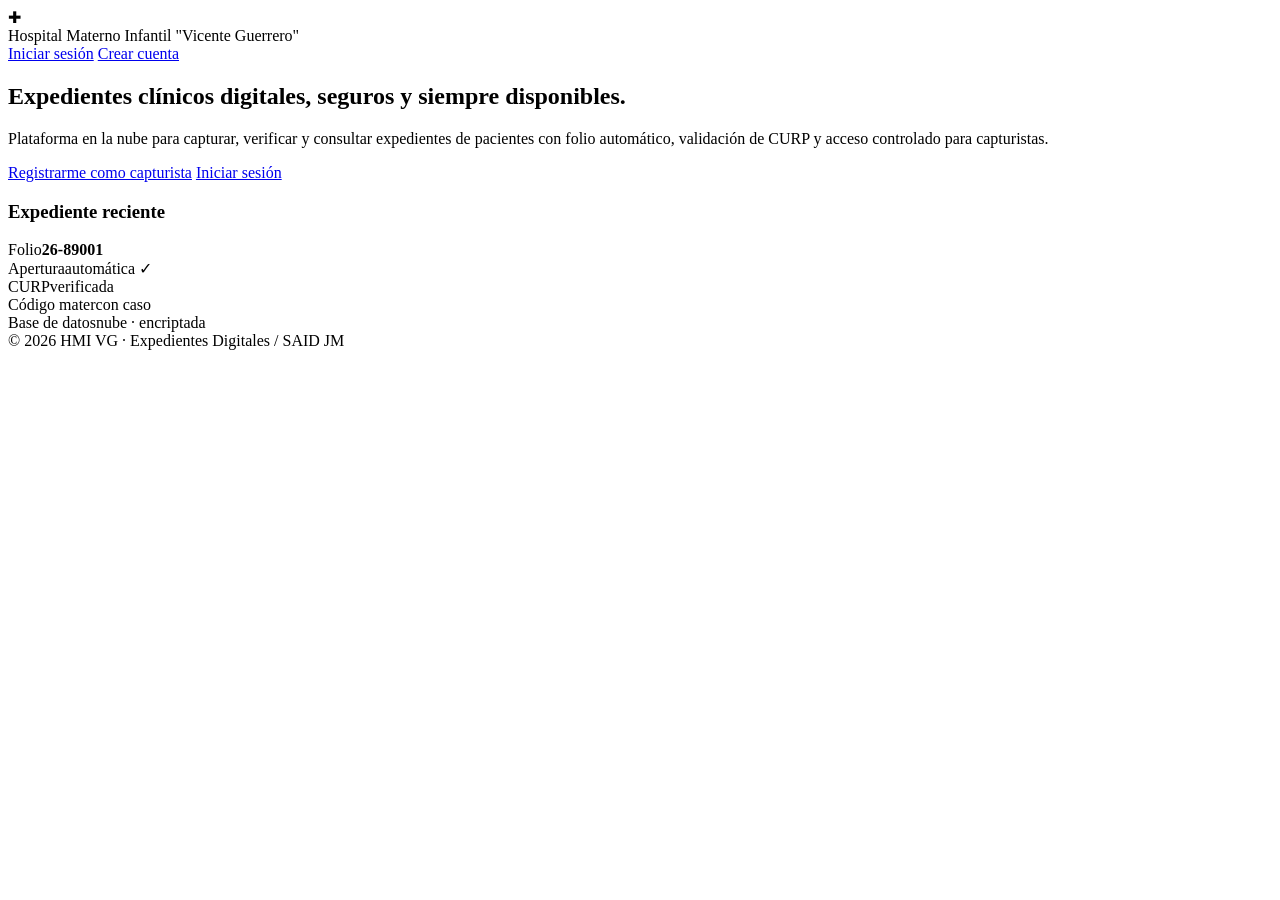
==== index.html @ 1f8b89e5 "Add files via upload" ====
<!DOCTYPE html>
<html lang="es">
<head>
<meta charset="UTF-8">
<meta name="viewport" content="width=device-width, initial-scale=1.0">
<title>HMI VG · Expedientes Digitales</title>
<link rel="stylesheet" href="css/style.css">
</head>
<body>
<header class="container">
  <nav class="nav">
    <div class="brand"><div class="logo">✚</div>Hospital Materno Infantil "Vicente Guerrero"</div>
    <div class="nav-links">
      <a href="login.html" class="btn btn-outline btn-sm">Iniciar sesión</a>
      <a href="registro.html" class="btn btn-primary btn-sm">Crear cuenta</a>
    </div>
  </nav>
</header>

<main class="container">
  <section class="hero">
    <div>
      <h1>Expedientes clínicos <span>digitales</span>, seguros y siempre disponibles.</h1>
      <p>Plataforma en la nube para capturar, verificar y consultar expedientes de pacientes
         con folio automático, validación de CURP y acceso controlado para capturistas.</p>
      <div class="hero-actions">
        <a href="registro.html" class="btn btn-primary">Registrarme como capturista</a>
        <a href="login.html" class="btn btn-outline">Iniciar sesión</a>
      </div>
    </div>
    <div class="hero-card">
      <h3>Expediente reciente</h3>
      <div class="row"><span>Folio</span><b>26-89001</b></div>
      <div class="row"><span>Apertura</span><span>automática ✓</span></div>
      <div class="row"><span>CURP</span><span class="badge badge-ok">verificada</span></div>
      <div class="row"><span>Código mater</span><span class="badge badge-ok">con caso</span></div>
      <div class="row"><span>Base de datos</span><span>nube · encriptada</span></div>
    </div>
  </section>

</main>

<footer>© 2026 HMI VG · Expedientes Digitales / SAID JM</footer>
</body>
</html>
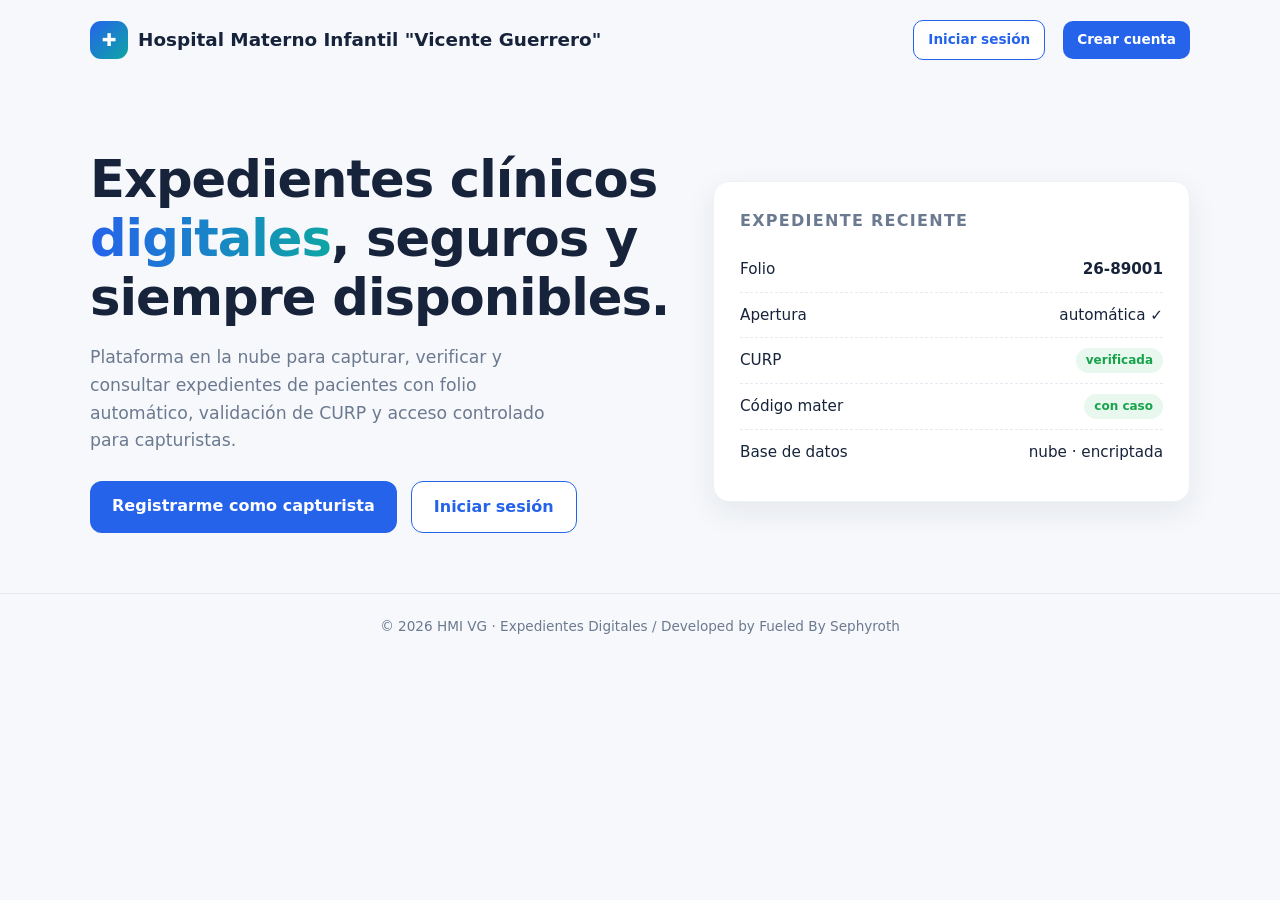
==== commit 3e08656e: "Add files via upload" ====
--- a/index.html
+++ b/index.html
@@ -3,7 +3,7 @@
 <head>
 <meta charset="UTF-8">
 <meta name="viewport" content="width=device-width, initial-scale=1.0">
-<title>HMI VG · Expedientes Digitales</title>
+<title>Hospital · Expedientes Digitales</title>
 <link rel="stylesheet" href="css/style.css">
 </head>
 <body>
@@ -40,6 +40,6 @@
 
 </main>
 
-<footer>© 2026 HMI VG · Expedientes Digitales / SAID JM</footer>
+<footer>© 2026 HMI VG · Expedientes Digitales / Developed by Fueled By Sephyroth</footer>
 </body>
 </html>
--- a/css/style.css
+++ b/css/style.css
@@ -0,0 +1,117 @@
+
+:root{
+  --bg:#f6f8fb; --card:#ffffff; --ink:#16233a; --muted:#6b7a90;
+  --primary:#2563eb; --primary-dark:#1e40af; --accent:#0ea5a4;
+  --danger:#dc2626; --ok:#16a34a; --radius:16px;
+  --shadow:0 10px 30px rgba(22,35,58,.08);
+  --font:'Inter',system-ui,-apple-system,sans-serif;
+}
+*{margin:0;padding:0;box-sizing:border-box}
+body{font-family:var(--font);background:var(--bg);color:var(--ink);line-height:1.6}
+a{text-decoration:none;color:var(--primary)}
+.container{width:min(1100px,92%);margin:0 auto}
+
+/* ---------- Landing ---------- */
+.nav{display:flex;justify-content:space-between;align-items:center;padding:20px 0}
+.brand{display:flex;align-items:center;gap:10px;font-weight:800;font-size:1.15rem;color:var(--ink)}
+.brand .logo{width:38px;height:38px;border-radius:11px;background:linear-gradient(135deg,var(--primary),var(--accent));
+  display:grid;place-items:center;color:#fff;font-size:1.1rem}
+.nav-links{display:flex;gap:18px;align-items:center}
+.btn{display:inline-block;border:none;cursor:pointer;font:inherit;font-weight:600;
+  padding:12px 22px;border-radius:12px;transition:.2s}
+.btn-primary{background:var(--primary);color:#fff}
+.btn-primary:hover{background:var(--primary-dark);transform:translateY(-2px)}
+.btn-outline{background:#fff;color:var(--primary);border:1.5px solid var(--primary)}
+.btn-outline:hover{background:#eef4ff}
+.btn-block{width:100%}
+.hero{padding:70px 0 60px;display:grid;grid-template-columns:1.1fr .9fr;gap:40px;align-items:center}
+.hero h1{font-size:clamp(2rem,4.5vw,3.2rem);line-height:1.15;letter-spacing:-.02em}
+.hero h1 span{background:linear-gradient(90deg,var(--primary),var(--accent));
+  -webkit-background-clip:text;background-clip:text;color:transparent}
+.hero p{color:var(--muted);font-size:1.08rem;margin:18px 0 26px;max-width:480px}
+.hero-actions{display:flex;gap:14px;flex-wrap:wrap}
+.hero-card{background:var(--card);border-radius:var(--radius);box-shadow:var(--shadow);
+  padding:26px;border:1px solid #eef1f6}
+.hero-card h3{margin-bottom:14px;font-size:1rem;color:var(--muted);text-transform:uppercase;letter-spacing:.08em}
+.hero-card .row{display:flex;justify-content:space-between;padding:10px 0;border-bottom:1px dashed #e5eaf2;font-size:.95rem}
+.hero-card .row:last-child{border:none}
+.badge{padding:3px 10px;border-radius:999px;font-size:.75rem;font-weight:600}
+.badge-ok{background:#e8f8ee;color:var(--ok)}
+.features{display:grid;grid-template-columns:repeat(auto-fit,minmax(230px,1fr));gap:20px;padding:40px 0 70px}
+.feature{background:var(--card);border-radius:var(--radius);padding:24px;box-shadow:var(--shadow);border:1px solid #eef1f6}
+.feature .ico{width:44px;height:44px;border-radius:12px;display:grid;place-items:center;font-size:1.2rem;margin-bottom:14px}
+.feature h4{margin-bottom:6px}
+.feature p{color:var(--muted);font-size:.92rem}
+footer{border-top:1px solid #e5eaf2;padding:22px 0;color:var(--muted);font-size:.85rem;text-align:center}
+@media(max-width:820px){.hero{grid-template-columns:1fr}.nav-links{display:none}}
+
+/* ---------- Auth ---------- */
+.auth-wrap{min-height:100vh;display:grid;place-items:center;padding:24px;
+  background:linear-gradient(160deg,#eef4ff 0%,#f6f8fb 55%,#e6fffa 100%)}
+.auth-card{width:min(420px,100%);background:var(--card);border-radius:20px;box-shadow:var(--shadow);
+  padding:36px;border:1px solid #eef1f6}
+.auth-card h1{font-size:1.5rem;margin:14px 0 4px}
+.auth-card .sub{color:var(--muted);font-size:.92rem;margin-bottom:22px}
+.field{margin-bottom:16px}
+label{display:block;font-size:.85rem;font-weight:600;margin-bottom:6px;color:#33445e}
+input,select{width:100%;padding:12px 14px;border:1.5px solid #dbe3ef;border-radius:12px;
+  font:inherit;background:#fbfcfe;transition:.15s;color:var(--ink)}
+input:focus,select:focus{outline:none;border-color:var(--primary);background:#fff;
+  box-shadow:0 0 0 4px rgba(37,99,235,.1)}
+input[readonly]{background:#eef2f7;color:var(--muted);cursor:not-allowed}
+.msg{margin-top:14px;font-size:.88rem;border-radius:10px;padding:10px 14px;display:none}
+.msg.error{display:block;background:#fdecec;color:var(--danger)}
+.msg.ok{display:block;background:#e8f8ee;color:var(--ok)}
+.auth-alt{text-align:center;margin-top:18px;font-size:.9rem;color:var(--muted)}
+
+/* ---------- App / captura ---------- */
+.topbar{background:var(--card);border-bottom:1px solid #e5eaf2;padding:14px 0;position:sticky;top:0;z-index:10}
+.topbar .container{display:flex;justify-content:space-between;align-items:center}
+.topbar .user{font-size:.9rem;color:var(--muted)}
+.topbar .actions{display:flex;gap:10px;align-items:center}
+.btn-sm{padding:8px 14px;font-size:.85rem;border-radius:10px}
+.page{padding:36px 0 60px}
+.page h1{font-size:1.6rem;letter-spacing:-.01em}
+.page .sub{color:var(--muted);margin:4px 0 24px}
+.panel{background:var(--card);border-radius:var(--radius);box-shadow:var(--shadow);
+  border:1px solid #eef1f6;padding:28px}
+.grid{display:grid;grid-template-columns:repeat(2,1fr);gap:0 22px}
+.grid .full{grid-column:1/-1}
+.hint{font-size:.78rem;color:var(--muted);margin-top:4px}
+.hint.error{color:var(--danger)}
+.hint.ok{color:var(--ok)}
+fieldset{border:1.5px solid #e5eaf2;border-radius:14px;padding:16px 18px 18px;margin:18px 0}
+legend{font-size:.85rem;font-weight:700;color:var(--primary);padding:0 8px}
+.radio-row{display:flex;gap:22px;align-items:center;padding-top:6px}
+.radio-row label{display:flex;align-items:center;gap:7px;font-weight:500;font-size:.92rem;cursor:pointer}
+.radio-row input{width:auto;accent-color:var(--primary)}
+.form-actions{display:flex;gap:12px;margin-top:22px;flex-wrap:wrap}
+.btn-ghost{background:#f1f5f9;color:var(--ink)}
+.btn-ghost:hover{background:#e2e8f0}
+
+/* ---------- Búsqueda ---------- */
+.search-bar{display:flex;gap:12px;flex-wrap:wrap;margin-bottom:24px}
+.search-bar input{flex:1;min-width:240px}
+.results table{width:100%;border-collapse:collapse;font-size:.92rem}
+.results th{text-align:left;padding:10px 12px;color:var(--muted);font-size:.78rem;
+  text-transform:uppercase;letter-spacing:.06em;border-bottom:2px solid #eef1f6}
+.results td{padding:12px;border-bottom:1px solid #f0f3f8}
+.results tr:hover td{background:#f8faff}
+.empty{text-align:center;color:var(--muted);padding:36px 0}
+.tag{padding:3px 10px;border-radius:999px;font-size:.72rem;font-weight:700}
+.tag-blue{background:#e7efff;color:var(--primary)}
+.tag-teal{background:#d9f6f5;color:#0f766e}
+.tag-red{background:#fdecec;color:var(--danger)}
+.tag-gray{background:#eef2f7;color:var(--muted)}
+
+/* ---------- Modal ---------- */
+.modal-bg{position:fixed;inset:0;background:rgba(15,23,42,.45);display:none;
+  place-items:center;padding:20px;z-index:50}
+.modal-bg.open{display:grid}
+.modal{width:min(640px,100%);max-height:85vh;overflow:auto;background:#fff;
+  border-radius:18px;padding:28px;box-shadow:0 25px 60px rgba(0,0,0,.25)}
+.modal h2{font-size:1.25rem;margin-bottom:16px}
+.kv{display:grid;grid-template-columns:1fr 1fr;gap:12px 20px;font-size:.92rem}
+.kv div span{display:block;color:var(--muted);font-size:.75rem;text-transform:uppercase;letter-spacing:.05em}
+.modal .close-row{display:flex;justify-content:flex-end;margin-top:20px}
+@media(max-width:680px){.grid{grid-template-columns:1fr}.kv{grid-template-columns:1fr}}
